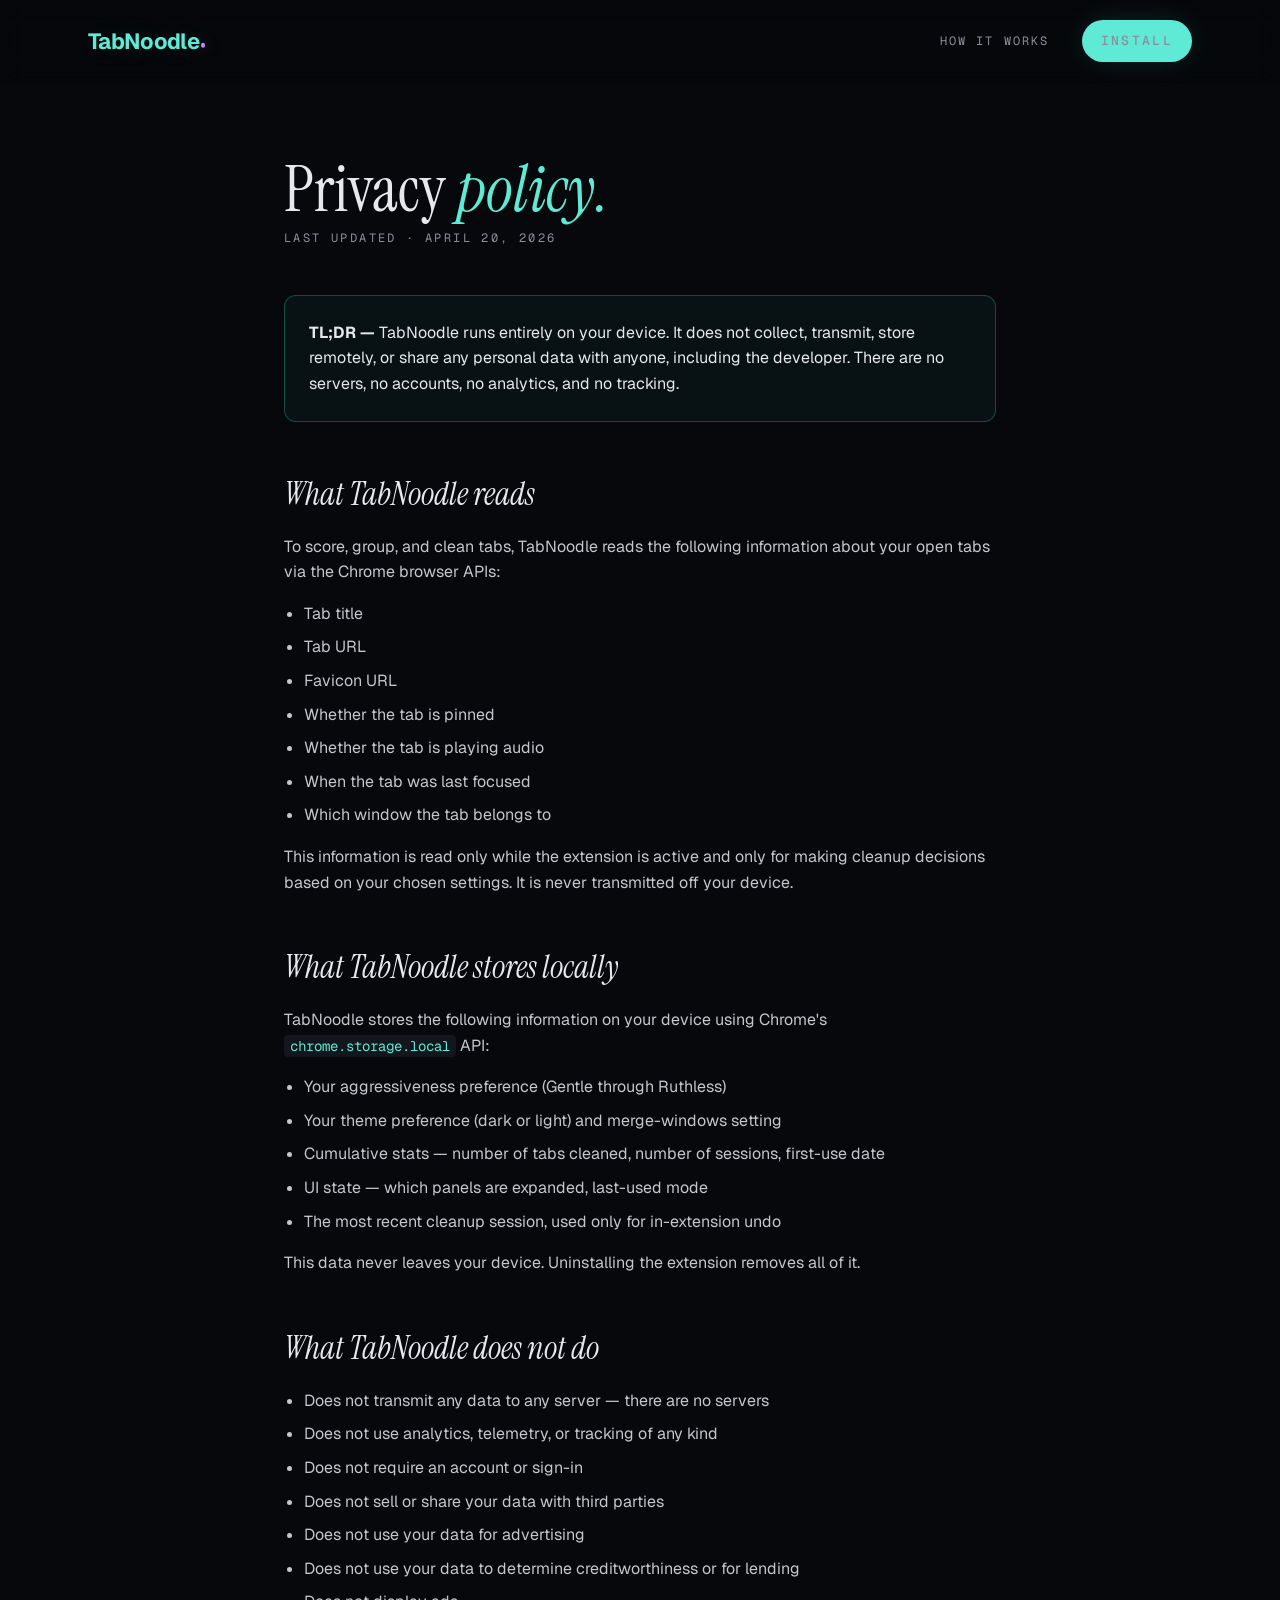
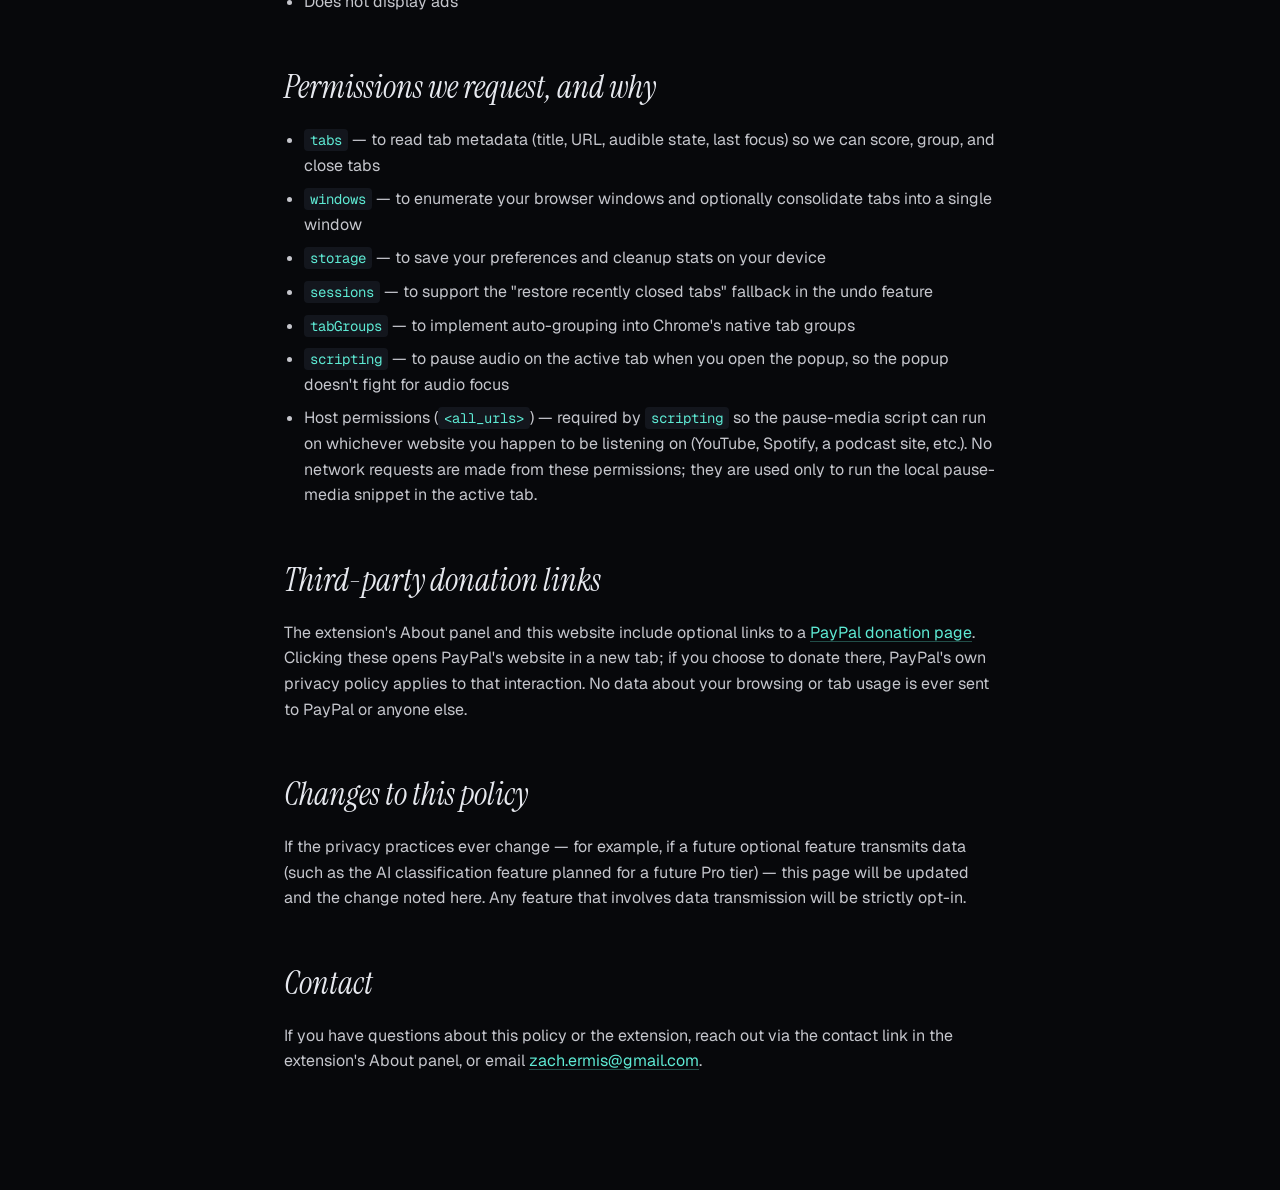
==== privacy.html @ d2bb60da "Add privacy.html and wire links from main page Full privacy policy at /privacy.html — required for C" ====
<!doctype html>
<html lang="en">
<head>
<meta charset="utf-8">
<meta name="viewport" content="width=device-width, initial-scale=1">
<title>TabNoodle — Privacy Policy</title>
<meta name="description" content="TabNoodle's privacy policy. TabNoodle runs entirely on your device — no servers, no accounts, no tracking.">
<link rel="icon" type="image/png" href="favicon.png">
<link rel="stylesheet" href="styles.css">
<style>
  .legal { max-width: 760px; margin: 0 auto; padding: 160px 24px 100px; }
  .legal h1 { font-family: var(--font-display); font-size: 64px; line-height: 0.95; margin: 0 0 8px; font-weight: 400; }
  .legal h1 em { font-style: italic; color: var(--teal-bright); }
  .legal .updated { font-family: var(--font-mono); font-size: 12px; letter-spacing: 0.2em; text-transform: uppercase; color: var(--fog); margin-bottom: 48px; }
  .legal h2 { font-family: var(--font-display); font-style: italic; font-size: 32px; margin: 48px 0 16px; font-weight: 400; color: var(--bone); }
  .legal p, .legal li { font-size: 16px; line-height: 1.6; color: var(--bone-dim); }
  .legal ul { padding-left: 20px; }
  .legal li { margin-bottom: 8px; }
  .legal code { font-family: var(--font-mono); font-size: 14px; background: var(--ink-3); padding: 2px 6px; border-radius: 4px; color: var(--teal-bright); }
  .legal a { color: var(--teal-bright); text-decoration: underline; text-decoration-color: rgba(94,234,212,0.3); text-underline-offset: 3px; }
  .legal a:hover { text-decoration-color: var(--teal-bright); }
  .legal .tldr { padding: 24px; border: 1px solid rgba(45,212,191,0.3); border-radius: 12px; background: rgba(45,212,191,0.05); margin: 32px 0; }
  .legal .tldr p { margin: 0; color: var(--bone); }
</style>
</head>
<body>

<nav class="nav" id="nav">
  <a href="/tabnoodle-site/" class="wordmark">TabNoodle<span class="dot"></span></a>
  <div class="nav-links">
    <a href="/tabnoodle-site/#how">How it works</a>
    <a href="/tabnoodle-site/#install" class="btn btn-primary">Install</a>
  </div>
</nav>

<div class="legal">
  <h1>Privacy <em>policy.</em></h1>
  <div class="updated">Last updated · April 20, 2026</div>

  <div class="tldr">
    <p><strong>TL;DR —</strong> TabNoodle runs entirely on your device. It does not collect, transmit, store remotely, or share any personal data with anyone, including the developer. There are no servers, no accounts, no analytics, and no tracking.</p>
  </div>

  <h2>What TabNoodle reads</h2>
  <p>To score, group, and clean tabs, TabNoodle reads the following information about your open tabs via the Chrome browser APIs:</p>
  <ul>
    <li>Tab title</li>
    <li>Tab URL</li>
    <li>Favicon URL</li>
    <li>Whether the tab is pinned</li>
    <li>Whether the tab is playing audio</li>
    <li>When the tab was last focused</li>
    <li>Which window the tab belongs to</li>
  </ul>
  <p>This information is read only while the extension is active and only for making cleanup decisions based on your chosen settings. It is never transmitted off your device.</p>

  <h2>What TabNoodle stores locally</h2>
  <p>TabNoodle stores the following information on your device using Chrome's <code>chrome.storage.local</code> API:</p>
  <ul>
    <li>Your aggressiveness preference (Gentle through Ruthless)</li>
    <li>Your theme preference (dark or light) and merge-windows setting</li>
    <li>Cumulative stats — number of tabs cleaned, number of sessions, first-use date</li>
    <li>UI state — which panels are expanded, last-used mode</li>
    <li>The most recent cleanup session, used only for in-extension undo</li>
  </ul>
  <p>This data never leaves your device. Uninstalling the extension removes all of it.</p>

  <h2>What TabNoodle does not do</h2>
  <ul>
    <li>Does not transmit any data to any server — there are no servers</li>
    <li>Does not use analytics, telemetry, or tracking of any kind</li>
    <li>Does not require an account or sign-in</li>
    <li>Does not sell or share your data with third parties</li>
    <li>Does not use your data for advertising</li>
    <li>Does not use your data to determine creditworthiness or for lending</li>
    <li>Does not display ads</li>
  </ul>

  <h2>Permissions we request, and why</h2>
  <ul>
    <li><code>tabs</code> — to read tab metadata (title, URL, audible state, last focus) so we can score, group, and close tabs</li>
    <li><code>windows</code> — to enumerate your browser windows and optionally consolidate tabs into a single window</li>
    <li><code>storage</code> — to save your preferences and cleanup stats on your device</li>
    <li><code>sessions</code> — to support the "restore recently closed tabs" fallback in the undo feature</li>
    <li><code>tabGroups</code> — to implement auto-grouping into Chrome's native tab groups</li>
    <li><code>scripting</code> — to pause audio on the active tab when you open the popup, so the popup doesn't fight for audio focus</li>
    <li>Host permissions (<code>&lt;all_urls&gt;</code>) — required by <code>scripting</code> so the pause-media script can run on whichever website you happen to be listening on (YouTube, Spotify, a podcast site, etc.). No network requests are made from these permissions; they are used only to run the local pause-media snippet in the active tab.</li>
  </ul>

  <h2>Third-party donation links</h2>
  <p>The extension's About panel and this website include optional links to a <a href="https://paypal.me/hdfp" target="_blank" rel="noopener">PayPal donation page</a>. Clicking these opens PayPal's website in a new tab; if you choose to donate there, PayPal's own privacy policy applies to that interaction. No data about your browsing or tab usage is ever sent to PayPal or anyone else.</p>

  <h2>Changes to this policy</h2>
  <p>If the privacy practices ever change — for example, if a future optional feature transmits data (such as the AI classification feature planned for a future Pro tier) — this page will be updated and the change noted here. Any feature that involves data transmission will be strictly opt-in.</p>

  <h2>Contact</h2>
  <p>If you have questions about this policy or the extension, reach out via the contact link in the extension's About panel, or email <a href="mailto:zach.ermis@gmail.com">zach.ermis@gmail.com</a>.</p>
</div>

</body>
</html>
---- styles.css ----
/* ================================================================
   TABULA NOODLE — WEBSITE STYLES
   ================================================================ */

@import url("https://fonts.googleapis.com/css2?family=Instrument+Serif:ital@0;1&family=Geist:wght@300;400;500;600;700;900&family=Geist+Mono:wght@400;500&display=swap");

/* ---------- tokens ---------- */
:root {
  --ink: #07080b;
  --ink-2: #0f1117;
  --ink-3: #13161d;
  --ink-4: #1a1d25;
  --line: #23262f;
  --line-soft: #1b1e26;
  --fog: #8a8f9c;
  --fog-2: #5a5f6c;
  --bone: #e6e8ee;
  --bone-dim: rgba(230, 232, 238, 0.85);

  --teal: #2dd4bf;
  --teal-bright: #5eead4;
  --teal-deep: #0d4f4a;
  --teal-glow: rgba(45, 212, 191, 0.22);

  --plum: #c084fc;
  --plum-deep: #6b21a8;

  --amber: #fbbf24;
  --ember: #ef4444;

  --font-display: "Instrument Serif", "Iowan Old Style", Georgia, serif;
  --font-sans: "Geist", ui-sans-serif, system-ui, -apple-system, sans-serif;
  --font-mono: "Geist Mono", ui-monospace, "JetBrains Mono", monospace;

  --radius: 16px;
  --radius-lg: 22px;

  --pad-x: 88px;
  --max-w: 1240px;
}

/* ---------- reset ---------- */
*, *::before, *::after { box-sizing: border-box; }
html, body { margin: 0; padding: 0; }
html { scroll-behavior: smooth; }
body {
  font-family: var(--font-sans);
  color: var(--bone);
  background: var(--ink);
  -webkit-font-smoothing: antialiased;
  text-rendering: optimizeLegibility;
  line-height: 1.5;
  overflow-x: hidden;
}
img { display: block; max-width: 100%; height: auto; }
a { color: inherit; text-decoration: none; }
button { font: inherit; cursor: pointer; }

/* ---------- reusable ---------- */
.wrap {
  max-width: var(--max-w);
  margin: 0 auto;
  padding: 0 var(--pad-x);
  position: relative;
}

.kicker {
  font-family: var(--font-mono);
  font-size: 12px;
  letter-spacing: 0.28em;
  text-transform: uppercase;
  color: var(--fog);
}
.kicker b {
  color: var(--teal-bright);
  font-weight: 400;
}

.wordmark {
  display: inline-flex;
  align-items: baseline;
  gap: 0.05em;
  line-height: 1;
  font-family: var(--font-sans);
  font-weight: 700;
  color: var(--teal-bright);
  letter-spacing: -0.03em;
  text-shadow: 0 0 24px rgba(94, 234, 212, 0.15);
}
.wordmark .dot {
  display: inline-block;
  width: 0.2em;
  height: 0.2em;
  border-radius: 999px;
  background: var(--plum);
  transform: translateY(-0.06em);
  margin-left: 0.02em;
  box-shadow: 0 0 0.6em rgba(192, 132, 252, 0.5);
}

.grid-bg {
  position: absolute; inset: 0;
  background-image:
    linear-gradient(rgba(255,255,255,0.03) 1px, transparent 1px),
    linear-gradient(90deg, rgba(255,255,255,0.03) 1px, transparent 1px);
  background-size: 48px 48px;
  mask-image: radial-gradient(ellipse 100% 70% at 50% 50%, black 45%, transparent 90%);
  -webkit-mask-image: radial-gradient(ellipse 100% 70% at 50% 50%, black 45%, transparent 90%);
  pointer-events: none;
}
.glow {
  position: absolute; pointer-events: none;
  border-radius: 999px;
  filter: blur(80px);
  opacity: 0.45;
}
.glow.teal { background: radial-gradient(circle, #2dd4bf 0%, transparent 70%); }
.glow.plum { background: radial-gradient(circle, #c084fc 0%, transparent 70%); }
.glow.amber { background: radial-gradient(circle, #fbbf24 0%, transparent 70%); }

.section-head {
  display: flex;
  align-items: center;
  gap: 14px;
  margin-bottom: 32px;
}
.section-head .kicker { white-space: nowrap; }
.section-head .rule {
  flex: 1;
  height: 1px;
  background-image: linear-gradient(to right, var(--line) 50%, transparent 50%);
  background-size: 8px 1px;
}
.section-head .step-n {
  font-family: var(--font-display);
  font-style: italic;
  font-size: 18px;
  color: var(--teal-bright);
}

.btn {
  display: inline-flex;
  align-items: center;
  gap: 10px;
  padding: 14px 24px;
  border-radius: 999px;
  font-family: var(--font-sans);
  font-weight: 500;
  font-size: 15px;
  letter-spacing: -0.01em;
  border: 1px solid transparent;
  transition: transform 0.15s ease, background 0.2s ease, border-color 0.2s ease;
}
.btn:hover { transform: translateY(-1px); }
.btn-primary {
  background: var(--teal-bright);
  color: var(--ink);
  box-shadow: 0 0 30px -5px var(--teal-glow);
}
.btn-primary:hover { background: var(--teal); }
.btn-ghost {
  background: transparent;
  color: var(--bone);
  border-color: var(--line);
}
.btn-ghost:hover { border-color: var(--teal); color: var(--teal-bright); }

/* ================================================================
   NAV
   ================================================================ */
.nav {
  position: fixed;
  top: 0; left: 0; right: 0;
  z-index: 100;
  padding: 20px var(--pad-x);
  display: flex;
  align-items: center;
  justify-content: space-between;
  background: rgba(7, 8, 11, 0.6);
  backdrop-filter: blur(14px);
  -webkit-backdrop-filter: blur(14px);
  border-bottom: 1px solid transparent;
  transition: border-color 0.3s, background 0.3s;
}
.nav.scrolled { border-bottom-color: var(--line); }
.nav .wordmark { font-size: 22px; }
.nav-links {
  display: flex;
  gap: 32px;
  align-items: center;
}
.nav-links a {
  font-family: var(--font-mono);
  font-size: 12px;
  letter-spacing: 0.18em;
  text-transform: uppercase;
  color: var(--fog);
  transition: color 0.2s;
}
.nav-links a:hover { color: var(--teal-bright); }
.nav-links .btn { padding: 10px 18px; font-size: 13px; }

/* ================================================================
   HERO
   ================================================================ */
.hero {
  position: relative;
  padding: 180px var(--pad-x) 120px;
  overflow: hidden;
  background:
    radial-gradient(50% 100% at 0% 0%, #0e2a25 0%, transparent 55%),
    radial-gradient(60% 100% at 100% 100%, #1a0f2b 0%, transparent 55%),
    var(--ink);
}
.hero .grid-bg { opacity: 0.9; }
.hero .glow.teal { width: 780px; height: 780px; left: -240px; top: -100px; }
.hero .glow.plum { width: 600px; height: 600px; right: -180px; bottom: -200px; }

.hero-inner {
  position: relative;
  max-width: var(--max-w);
  margin: 0 auto;
  display: grid;
  grid-template-columns: 1.15fr 1fr;
  gap: 56px;
  align-items: center;
}

.hero-kicker {
  display: inline-flex;
  align-items: center;
  gap: 12px;
  padding: 6px 14px 6px 8px;
  border-radius: 999px;
  border: 1px solid var(--line);
  background: rgba(45, 212, 191, 0.04);
  font-family: var(--font-mono);
  font-size: 11px;
  letter-spacing: 0.2em;
  text-transform: uppercase;
  color: var(--bone-dim);
  margin-bottom: 32px;
}
.hero-kicker .pulse {
  width: 8px; height: 8px; border-radius: 999px;
  background: var(--teal-bright);
  box-shadow: 0 0 0 0 var(--teal-bright);
  animation: pulse 2s ease-out infinite;
}
@keyframes pulse {
  0% { box-shadow: 0 0 0 0 rgba(94, 234, 212, 0.6); }
  100% { box-shadow: 0 0 0 16px rgba(94, 234, 212, 0); }
}

.hero h1 {
  font-family: var(--font-display);
  font-size: clamp(56px, 8vw, 124px);
  line-height: 0.9;
  letter-spacing: -0.025em;
  margin: 0 0 28px 0;
  font-weight: 400;
  color: var(--bone);
}
.hero h1 em {
  font-style: italic;
  color: var(--teal-bright);
}
.hero h1 .soft {
  font-style: italic;
  color: var(--fog);
}

.hero p.lead {
  font-size: 20px;
  max-width: 520px;
  color: var(--bone-dim);
  line-height: 1.5;
  margin: 0 0 40px 0;
}

.hero-ctas {
  display: flex;
  gap: 14px;
  margin-bottom: 40px;
  flex-wrap: wrap;
}

.hero-meta {
  display: flex;
  gap: 28px;
  flex-wrap: wrap;
}
.hero-meta .item {
  display: flex;
  flex-direction: column;
  gap: 4px;
}
.hero-meta .item .label {
  font-family: var(--font-mono);
  font-size: 10px;
  letter-spacing: 0.2em;
  text-transform: uppercase;
  color: var(--fog);
}
.hero-meta .item .val {
  font-family: var(--font-display);
  font-style: italic;
  font-size: 22px;
  color: var(--teal-bright);
}

/* Hero stack of floating cards */
.hero-stage { position: relative; height: 560px; }
.hero-tab {
  position: absolute;
  width: 400px;
  padding: 16px 20px;
  border-radius: 14px;
  background: linear-gradient(180deg, #1c2028 0%, #13161d 100%);
  border: 1px solid var(--line);
  box-shadow:
    0 30px 60px -20px rgba(0,0,0,0.7),
    0 0 0 1px rgba(255,255,255,0.02) inset;
  display: flex; align-items: center; gap: 14px;
  font-family: var(--font-sans);
}
.hero-tab .ico {
  width: 32px; height: 32px; border-radius: 8px;
  display: grid; place-items: center;
  font-family: var(--font-mono); font-size: 13px; font-weight: 600;
  flex-shrink: 0;
}
.hero-tab .body { flex: 1; min-width: 0; }
.hero-tab .title { font-size: 14px; font-weight: 500; color: var(--bone); white-space: nowrap; overflow: hidden; text-overflow: ellipsis; }
.hero-tab .url { font-family: var(--font-mono); font-size: 10px; color: var(--fog); margin-top: 2px; white-space: nowrap; overflow: hidden; text-overflow: ellipsis; }
.hero-tab .badge {
  font-family: var(--font-mono);
  font-size: 9px; font-weight: 500;
  letter-spacing: 0.16em; text-transform: uppercase;
  padding: 5px 9px; border-radius: 5px;
  flex-shrink: 0;
}

.hero-tab.keep {
  right: 0; top: 30px;
  transform: rotate(-3deg);
  border-color: rgba(45,212,191,0.35);
  box-shadow:
    0 30px 60px -20px rgba(0,0,0,0.7),
    0 0 0 1px rgba(45,212,191,0.18) inset,
    0 0 60px -10px rgba(45,212,191,0.25);
  animation: floatA 6s ease-in-out infinite;
}
.hero-tab.keep .ico { background: rgba(45,212,191,0.12); color: var(--teal-bright); border: 1px solid rgba(45,212,191,0.3); }
.hero-tab.keep .badge { background: rgba(45,212,191,0.14); color: var(--teal-bright); }

.hero-tab.review {
  right: 40px; top: 220px;
  transform: rotate(2deg);
  animation: floatB 7s ease-in-out infinite;
}
.hero-tab.review .ico { background: #23262f; color: var(--fog); }
.hero-tab.review .badge { background: rgba(138,143,156,0.15); color: var(--fog); }

.hero-tab.close {
  right: 20px; top: 400px;
  transform: rotate(-1.5deg);
  animation: floatA 5.5s ease-in-out infinite 0.5s;
}
.hero-tab.close .ico { background: rgba(239,68,68,0.1); color: var(--ember); border: 1px solid rgba(239,68,68,0.25); }
.hero-tab.close .badge { background: rgba(239,68,68,0.12); color: var(--ember); }

@keyframes floatA {
  0%, 100% { transform: rotate(-3deg) translateY(0); }
  50% { transform: rotate(-3deg) translateY(-8px); }
}
@keyframes floatB {
  0%, 100% { transform: rotate(2deg) translateY(0); }
  50% { transform: rotate(2deg) translateY(-6px); }
}

/* ================================================================
   DEMO VIDEO
   ================================================================ */
.demo {
  position: relative;
  padding: 100px var(--pad-x);
  background: var(--ink);
  border-top: 1px solid var(--line-soft);
  overflow: hidden;
}
.demo-inner {
  max-width: 960px;
  margin: 0 auto;
  text-align: center;
}
.demo-h2 {
  font-family: var(--font-display);
  font-size: clamp(40px, 5vw, 72px);
  line-height: 1.05;
  letter-spacing: -0.02em;
  margin: 24px 0 40px;
  font-weight: 400;
  color: var(--bone);
}
.demo-h2 em {
  font-style: italic;
  color: var(--teal-bright);
}
.demo-frame {
  position: relative;
  width: 100%;
  aspect-ratio: 16 / 9;
  border-radius: 18px;
  overflow: hidden;
  background: #000;
  box-shadow:
    0 0 0 1px var(--line-soft),
    0 30px 80px -20px rgba(0,0,0,0.7),
    0 0 120px -20px var(--teal-glow);
}
.demo-frame iframe {
  position: absolute;
  inset: 0;
  width: 100%;
  height: 100%;
  border: 0;
  display: block;
}

/* ================================================================
   PROBLEM — the noise
   ================================================================ */
.problem {
  position: relative;
  padding: 120px var(--pad-x);
  background: var(--ink);
  border-top: 1px solid var(--line-soft);
  overflow: hidden;
}
.problem-inner {
  max-width: var(--max-w);
  margin: 0 auto;
  text-align: center;
}
.problem h2 {
  font-family: var(--font-display);
  font-size: clamp(48px, 6vw, 88px);
  line-height: 1;
  letter-spacing: -0.025em;
  margin: 0 0 60px 0;
  font-weight: 400;
}
.problem h2 em { font-style: italic; color: var(--ember); }
.problem h2 .strike {
  position: relative; color: var(--fog); font-style: italic;
}
.problem h2 .strike::after {
  content: ""; position: absolute;
  left: -2%; right: -2%; top: 52%; height: 3px;
  background: var(--ember); transform: rotate(-4deg);
}

.tabbar-demo {
  display: flex; gap: 2px;
  padding: 4px;
  background: var(--ink-4);
  border: 1px solid var(--line);
  border-radius: 10px;
  margin-bottom: 40px;
  overflow: hidden;
  max-width: 100%;
  position: relative;
}
.tabbar-demo::after {
  content: "";
  position: absolute;
  right: 0; top: 0; bottom: 0;
  width: 120px;
  background: linear-gradient(to right, transparent, var(--ink));
  pointer-events: none;
}
.demo-tab {
  display: flex; align-items: center; gap: 6px;
  padding: 8px 10px;
  font-size: 11px;
  border-radius: 6px;
  white-space: nowrap;
  color: var(--fog);
  flex-shrink: 0;
}
.demo-tab::before {
  content: ""; width: 8px; height: 8px; border-radius: 2px;
  background: var(--fog-2);
  flex-shrink: 0;
}
.demo-tab .x { opacity: 0.35; margin-left: 6px; }

.problem-stats {
  display: grid;
  grid-template-columns: repeat(3, 1fr);
  gap: 40px;
  max-width: 800px;
  margin: 60px auto 0;
  text-align: left;
}
.problem-stat {
  padding: 24px 0;
  border-top: 1px solid var(--line);
}
.problem-stat .big {
  font-family: var(--font-display);
  font-style: italic;
  font-size: 64px;
  line-height: 1;
  color: var(--bone);
  margin-bottom: 10px;
}
.problem-stat .big em { color: var(--ember); }
.problem-stat p {
  font-size: 15px;
  color: var(--fog);
  margin: 0;
  line-height: 1.5;
}

/* ================================================================
   FEATURE SECTIONS (generic layout for one-click, swipe, groups)
   ================================================================ */
.feat {
  position: relative;
  padding: 140px var(--pad-x);
  overflow: hidden;
  border-top: 1px solid var(--line-soft);
}
.feat-inner {
  max-width: var(--max-w);
  margin: 0 auto;
  position: relative;
  display: grid;
  grid-template-columns: 1fr 1fr;
  gap: 80px;
  align-items: center;
}
.feat.reverse .feat-inner { grid-template-columns: 1fr 1fr; }
.feat.reverse .feat-copy { order: 2; }
.feat.reverse .feat-visual { order: 1; }

.feat-copy { position: relative; z-index: 2; }
.feat-copy h2 {
  font-family: var(--font-display);
  font-size: clamp(44px, 5.5vw, 72px);
  line-height: 0.95;
  letter-spacing: -0.02em;
  margin: 0 0 24px 0;
  font-weight: 400;
  color: var(--bone);
}
.feat-copy h2 em { font-style: italic; color: var(--teal-bright); }
.feat-copy h2 .plum { font-style: italic; color: var(--plum); }
.feat-copy p.lead {
  font-size: 19px;
  color: var(--bone-dim);
  line-height: 1.55;
  max-width: 500px;
  margin: 0 0 36px 0;
}

.feat-list {
  list-style: none;
  padding: 0;
  margin: 0;
  display: flex; flex-direction: column; gap: 14px;
}
.feat-list li {
  display: flex; gap: 14px;
  padding-left: 0;
  font-size: 15px;
  color: var(--bone-dim);
  line-height: 1.45;
}
.feat-list li::before {
  content: "";
  flex-shrink: 0;
  width: 6px; height: 6px;
  margin-top: 8px;
  border-radius: 999px;
  background: var(--teal-bright);
  box-shadow: 0 0 8px var(--teal-glow);
}
.feat-list li.plum::before {
  background: var(--plum);
  box-shadow: 0 0 8px rgba(192,132,252,0.4);
}

/* Visual frames wrapping the UI screenshots */
.feat-visual {
  position: relative;
  display: flex;
  justify-content: center;
  align-items: center;
}
.device {
  position: relative;
  border-radius: var(--radius-lg);
  background: linear-gradient(180deg, #1c2028 0%, #0f1117 100%);
  padding: 12px;
  border: 1px solid var(--line);
  box-shadow:
    0 50px 100px -20px rgba(0,0,0,0.75),
    0 0 0 1px rgba(255,255,255,0.02) inset;
}
.device.teal-glow { box-shadow: 0 50px 100px -20px rgba(0,0,0,0.75), 0 0 0 1px rgba(45,212,191,0.15) inset, 0 0 120px -20px rgba(45,212,191,0.25); }
.device.plum-glow { box-shadow: 0 50px 100px -20px rgba(0,0,0,0.75), 0 0 0 1px rgba(192,132,252,0.15) inset, 0 0 120px -20px rgba(192,132,252,0.25); }
.device img { border-radius: 12px; width: 100%; }
.device.popup { max-width: 380px; }
.device.swipe { max-width: 420px; }
.device.review { max-width: 380px; }

/* floating callouts */
.callout {
  position: absolute;
  font-family: var(--font-mono);
  font-size: 11px; letter-spacing: 0.16em;
  text-transform: uppercase;
  padding: 8px 12px;
  border-radius: 999px;
  background: rgba(10, 11, 15, 0.85);
  backdrop-filter: blur(6px);
  -webkit-backdrop-filter: blur(6px);
  border: 1px solid var(--line);
  color: var(--bone);
  display: flex; align-items: center; gap: 8px;
  white-space: nowrap;
}
.callout::before {
  content: ""; width: 6px; height: 6px; border-radius: 999px;
}
.callout.teal { color: var(--teal-bright); border-color: rgba(45,212,191,0.4); }
.callout.teal::before { background: var(--teal-bright); box-shadow: 0 0 8px var(--teal-bright); }
.callout.plum { color: var(--plum); border-color: rgba(192,132,252,0.35); }
.callout.plum::before { background: var(--plum); box-shadow: 0 0 8px var(--plum); }
.callout.ember { color: var(--ember); border-color: rgba(239,68,68,0.35); }
.callout.ember::before { background: var(--ember); box-shadow: 0 0 8px var(--ember); }

.glow-seeker { position: absolute; inset: -40px; z-index: -1; }
.glow-seeker .glow { width: 420px; height: 420px; left: 50%; top: 50%; transform: translate(-50%, -50%); opacity: 0.35; }

/* ================================================================
   CONTROL — aggressiveness slider
   ================================================================ */
.control {
  position: relative;
  padding: 140px var(--pad-x);
  border-top: 1px solid var(--line-soft);
  overflow: hidden;
  background:
    radial-gradient(50% 80% at 50% 0%, rgba(45,212,191,0.05) 0%, transparent 50%),
    radial-gradient(50% 80% at 50% 100%, rgba(239,68,68,0.05) 0%, transparent 50%),
    var(--ink);
}
.control-inner {
  max-width: var(--max-w);
  margin: 0 auto;
  text-align: center;
  position: relative;
}
.control h2 {
  font-family: var(--font-display);
  font-size: clamp(48px, 6.5vw, 96px);
  line-height: 0.95;
  letter-spacing: -0.025em;
  margin: 0 0 20px 0;
  font-weight: 400;
}
.control h2 em.gentle { font-style: italic; color: var(--teal-bright); }
.control h2 em.ruthless { font-style: italic; color: var(--ember); }
.control h2 .or { color: var(--fog); font-style: italic; }
.control p.lead {
  font-size: 19px;
  color: var(--bone-dim);
  max-width: 640px;
  margin: 0 auto 80px;
  line-height: 1.5;
}

.slider-wrap {
  max-width: 900px;
  margin: 0 auto 70px;
}
.slider-labels {
  display: flex;
  justify-content: space-between;
  font-family: var(--font-mono);
  font-size: 13px;
  letter-spacing: 0.28em;
  text-transform: uppercase;
  margin-bottom: 18px;
}
.slider-labels .l { color: var(--teal-bright); }
.slider-labels .m { color: var(--amber); }
.slider-labels .r { color: var(--ember); }

.slider-track {
  position: relative;
  height: 4px;
  background: linear-gradient(to right, var(--teal-bright) 0%, var(--teal-bright) 30%, var(--amber) 50%, var(--ember) 70%, var(--ember) 100%);
  border-radius: 999px;
  margin-bottom: 8px;
}
.slider-track .handle {
  position: absolute;
  top: 50%; left: 50%; transform: translate(-50%, -50%);
  width: 20px; height: 20px; border-radius: 999px;
  background: var(--amber);
  border: 3px solid var(--ink);
  box-shadow: 0 0 0 1px var(--amber), 0 0 20px rgba(251,191,36,0.5);
}

.modes {
  display: grid;
  grid-template-columns: 1fr 1fr 1fr;
  gap: 20px;
  text-align: left;
}
.mode {
  padding: 28px;
  border-radius: var(--radius);
  background: linear-gradient(180deg, var(--ink-3) 0%, var(--ink-2) 100%);
  border: 1px solid var(--line);
  position: relative;
}
.mode .m-label {
  font-family: var(--font-mono);
  font-size: 11px; letter-spacing: 0.2em; text-transform: uppercase;
  margin-bottom: 10px;
}
.mode .m-title {
  font-family: var(--font-display); font-style: italic;
  font-size: 32px; line-height: 1;
  margin-bottom: 14px;
}
.mode .m-body {
  font-size: 14px; line-height: 1.5;
  color: var(--bone-dim);
  margin-bottom: 18px;
}
.mode .m-stat {
  font-family: var(--font-mono); font-size: 12px;
  color: var(--fog);
  display: flex; align-items: baseline; gap: 8px;
  padding-top: 14px;
  border-top: 1px dashed var(--line);
}
.mode .m-stat b {
  font-family: var(--font-display); font-style: italic;
  font-size: 28px; font-weight: 400;
}

.mode.gentle .m-label, .mode.gentle .m-title, .mode.gentle .m-stat b { color: var(--teal-bright); }
.mode.gentle { border-color: rgba(45,212,191,0.2); }

.mode.balanced .m-label, .mode.balanced .m-title, .mode.balanced .m-stat b { color: var(--amber); }
.mode.balanced {
  border-color: rgba(251,191,36,0.3);
  box-shadow: 0 30px 60px -20px rgba(251,191,36,0.15);
  transform: translateY(-6px);
}
.mode.balanced::before {
  content: "Default";
  position: absolute;
  top: -1px; right: 18px;
  padding: 4px 10px;
  background: var(--amber); color: var(--ink);
  font-family: var(--font-mono);
  font-size: 9px; letter-spacing: 0.22em;
  text-transform: uppercase; font-weight: 500;
  border-radius: 0 0 6px 6px;
}

.mode.ruthless .m-label, .mode.ruthless .m-title, .mode.ruthless .m-stat b { color: var(--ember); }
.mode.ruthless { border-color: rgba(239,68,68,0.2); }

/* ================================================================
   PRIVACY — manifesto
   ================================================================ */
.privacy {
  position: relative;
  padding: 160px var(--pad-x) 140px;
  border-top: 1px solid var(--line-soft);
  overflow: hidden;
  background:
    radial-gradient(60% 100% at 50% 50%, rgba(13,79,74,0.35) 0%, transparent 55%),
    #06070a;
}
.privacy .grid-bg { opacity: 0.7; }
.privacy .glow.teal { width: 800px; height: 800px; left: 50%; top: 50%; transform: translate(-50%, -50%); opacity: 0.25; }

.privacy-inner {
  max-width: var(--max-w);
  margin: 0 auto;
  position: relative;
  text-align: center;
}
.privacy .kicker-line {
  display: inline-flex;
  align-items: center; gap: 14px;
  font-family: var(--font-mono);
  font-size: 12px; letter-spacing: 0.36em;
  text-transform: uppercase;
  color: var(--teal-bright);
  margin-bottom: 36px;
}
.privacy .kicker-line::before, .privacy .kicker-line::after {
  content: ""; width: 40px; height: 1px;
  background: linear-gradient(to right, transparent, var(--teal-bright), transparent);
}

.privacy h2 {
  font-family: var(--font-display);
  font-size: clamp(56px, 9vw, 140px);
  line-height: 0.9;
  letter-spacing: -0.025em;
  margin: 0 0 40px 0;
  font-weight: 400;
}
.privacy h2 .nothing {
  font-style: italic; color: var(--teal-bright);
}
.privacy h2 .browser {
  font-style: italic;
  background: linear-gradient(180deg, var(--bone) 0%, var(--fog) 100%);
  -webkit-background-clip: text; background-clip: text;
  -webkit-text-fill-color: transparent;
}

.privacy p.lead {
  font-size: 20px;
  color: var(--bone-dim);
  max-width: 580px;
  margin: 0 auto 80px;
  line-height: 1.5;
}

.privacy-facts {
  display: grid;
  grid-template-columns: repeat(4, 1fr);
  gap: 0;
  text-align: left;
  border-top: 1px solid var(--line);
  padding-top: 36px;
}
.pfact {
  padding: 0 24px;
  border-right: 1px dashed var(--line);
}
.pfact:last-child { border-right: none; }
.pfact:first-child { padding-left: 0; }
.pfact .check {
  display: inline-flex; align-items: center; gap: 8px;
  font-family: var(--font-mono);
  font-size: 11px; letter-spacing: 0.22em;
  text-transform: uppercase;
  color: var(--teal-bright);
  margin-bottom: 12px;
}
.pfact .check::before {
  content: "✓";
  width: 20px; height: 20px;
  display: inline-grid; place-items: center;
  border-radius: 999px;
  background: rgba(45,212,191,0.15);
  border: 1px solid rgba(45,212,191,0.4);
  color: var(--teal-bright);
  font-size: 11px; font-weight: 700;
}
.pfact h4 {
  font-family: var(--font-sans);
  font-size: 17px; font-weight: 500;
  color: var(--bone); line-height: 1.3;
  margin: 0 0 6px 0;
}
.pfact p {
  font-size: 14px; color: var(--fog);
  line-height: 1.5; margin: 0;
}

/* ================================================================
   ROADMAP — Pro tease
   ================================================================ */
.roadmap {
  position: relative;
  padding: 140px var(--pad-x);
  border-top: 1px solid var(--line-soft);
  overflow: hidden;
}
.roadmap-inner {
  max-width: var(--max-w);
  margin: 0 auto;
  position: relative;
}
.roadmap-head {
  display: grid;
  grid-template-columns: 1fr 1fr;
  gap: 60px;
  align-items: end;
  margin-bottom: 72px;
}
.roadmap h2 {
  font-family: var(--font-display);
  font-size: clamp(44px, 6vw, 84px);
  line-height: 0.95;
  letter-spacing: -0.02em;
  margin: 0;
  font-weight: 400;
}
.roadmap h2 em { font-style: italic; color: var(--plum); }
.roadmap .sub {
  font-size: 18px;
  color: var(--bone-dim);
  line-height: 1.55;
  max-width: 460px;
  margin: 0;
}

.roadmap-grid {
  display: grid;
  grid-template-columns: repeat(3, 1fr);
  gap: 20px;
}
.rm-card {
  padding: 28px 28px 32px;
  border-radius: var(--radius);
  background: linear-gradient(180deg, var(--ink-3) 0%, var(--ink-2) 100%);
  border: 1px solid var(--line);
  position: relative;
  overflow: hidden;
  transition: border-color 0.25s, transform 0.25s;
}
.rm-card:hover {
  border-color: rgba(192,132,252,0.35);
  transform: translateY(-3px);
}
.rm-card .rm-num {
  font-family: var(--font-mono);
  font-size: 11px; letter-spacing: 0.2em;
  text-transform: uppercase;
  color: var(--fog);
  margin-bottom: 16px;
}
.rm-card h3 {
  font-family: var(--font-display); font-style: italic;
  font-size: 30px; line-height: 1;
  color: var(--bone);
  margin: 0 0 14px 0;
  font-weight: 400;
}
.rm-card p {
  font-size: 14px;
  color: var(--bone-dim);
  line-height: 1.55;
  margin: 0;
}
.rm-card .rm-tag {
  position: absolute;
  top: 24px; right: 24px;
  font-family: var(--font-mono);
  font-size: 9px; letter-spacing: 0.22em; text-transform: uppercase;
  padding: 4px 10px;
  border-radius: 999px;
  background: rgba(192,132,252,0.1);
  color: var(--plum);
  border: 1px solid rgba(192,132,252,0.25);
}

/* ================================================================
   CTA / INSTALL
   ================================================================ */
.cta {
  position: relative;
  padding: 140px var(--pad-x);
  border-top: 1px solid var(--line-soft);
  overflow: hidden;
  text-align: center;
  background:
    radial-gradient(60% 100% at 50% 50%, #0e2a25 0%, transparent 55%),
    var(--ink);
}
.cta .glow.teal { width: 700px; height: 700px; left: 50%; top: 50%; transform: translate(-50%, -50%); opacity: 0.3; }
.cta-inner { position: relative; max-width: 760px; margin: 0 auto; }
.cta h2 {
  font-family: var(--font-display);
  font-size: clamp(48px, 7vw, 96px);
  line-height: 0.95;
  letter-spacing: -0.025em;
  margin: 0 0 24px 0;
  font-weight: 400;
}
.cta h2 em { font-style: italic; color: var(--teal-bright); }
.cta p.lead {
  font-size: 19px;
  color: var(--bone-dim);
  margin: 0 0 40px 0;
}
.cta-ctas {
  display: inline-flex; gap: 14px; justify-content: center;
  flex-wrap: wrap;
}
.cta-note {
  margin-top: 28px;
  font-family: var(--font-mono);
  font-size: 11px;
  letter-spacing: 0.18em;
  text-transform: uppercase;
  color: var(--fog);
}

/* ================================================================
   FOOTER
   ================================================================ */
footer {
  padding: 60px var(--pad-x) 40px;
  border-top: 1px solid var(--line);
  background: var(--ink);
}
.footer-inner {
  max-width: var(--max-w);
  margin: 0 auto;
  display: grid;
  grid-template-columns: 2fr 1fr 1fr 1fr;
  gap: 48px;
  margin-bottom: 48px;
}
.footer-brand .wordmark { font-size: 24px; margin-bottom: 14px; display: inline-flex; }
.footer-brand p {
  font-size: 14px;
  color: var(--fog);
  max-width: 320px;
  line-height: 1.55;
  margin: 0;
}
.footer-col h5 {
  font-family: var(--font-mono);
  font-size: 11px;
  letter-spacing: 0.22em;
  text-transform: uppercase;
  color: var(--fog);
  margin: 0 0 16px 0;
  font-weight: 400;
}
.footer-col ul {
  list-style: none;
  padding: 0;
  margin: 0;
  display: flex; flex-direction: column; gap: 10px;
}
.footer-col a {
  font-size: 14px;
  color: var(--bone-dim);
  transition: color 0.2s;
}
.footer-col a:hover { color: var(--teal-bright); }

.footer-bottom {
  max-width: var(--max-w);
  margin: 0 auto;
  padding-top: 28px;
  border-top: 1px solid var(--line-soft);
  display: flex;
  justify-content: space-between;
  align-items: center;
  flex-wrap: wrap;
  gap: 16px;
}
.footer-bottom .made {
  font-family: var(--font-mono);
  font-size: 11px;
  letter-spacing: 0.18em;
  text-transform: uppercase;
  color: var(--fog);
}
.footer-bottom .made em {
  font-family: var(--font-display);
  font-style: italic;
  color: var(--teal-bright);
  letter-spacing: 0;
  text-transform: none;
  font-size: 13px;
}

/* ================================================================
   RESPONSIVE
   ================================================================ */
@media (max-width: 1100px) {
  :root { --pad-x: 48px; }
  .hero-inner,
  .feat-inner,
  .roadmap-head { grid-template-columns: 1fr; gap: 48px; }
  .feat.reverse .feat-copy { order: 1; }
  .feat.reverse .feat-visual { order: 2; }
  .hero-stage { height: 480px; }
  .hero-tab { max-width: 100%; }
  .modes, .roadmap-grid, .privacy-facts {
    grid-template-columns: 1fr 1fr;
  }
  .privacy-facts .pfact { border-right: none; border-bottom: 1px dashed var(--line); padding: 20px 0; }
  .privacy-facts .pfact:nth-child(odd) { padding-left: 0; padding-right: 24px; border-right: 1px dashed var(--line); }
  .footer-inner { grid-template-columns: 1fr 1fr; }
}
@media (max-width: 680px) {
  :root { --pad-x: 24px; }
  .hero { padding: 140px var(--pad-x) 80px; }
  .hero-stage { height: auto; position: relative; }
  .hero-tab { position: relative; width: 100%; right: auto !important; top: auto !important; margin-bottom: 14px; transform: none !important; animation: none !important; }
  .problem-stats { grid-template-columns: 1fr; gap: 0; }
  .modes, .roadmap-grid { grid-template-columns: 1fr; }
  .privacy-facts { grid-template-columns: 1fr; }
  .privacy-facts .pfact { border-right: none !important; padding: 20px 0 !important; }
  .footer-inner { grid-template-columns: 1fr; }
  .nav-links { gap: 16px; }
  .nav-links a:not(.btn) { display: none; }
}
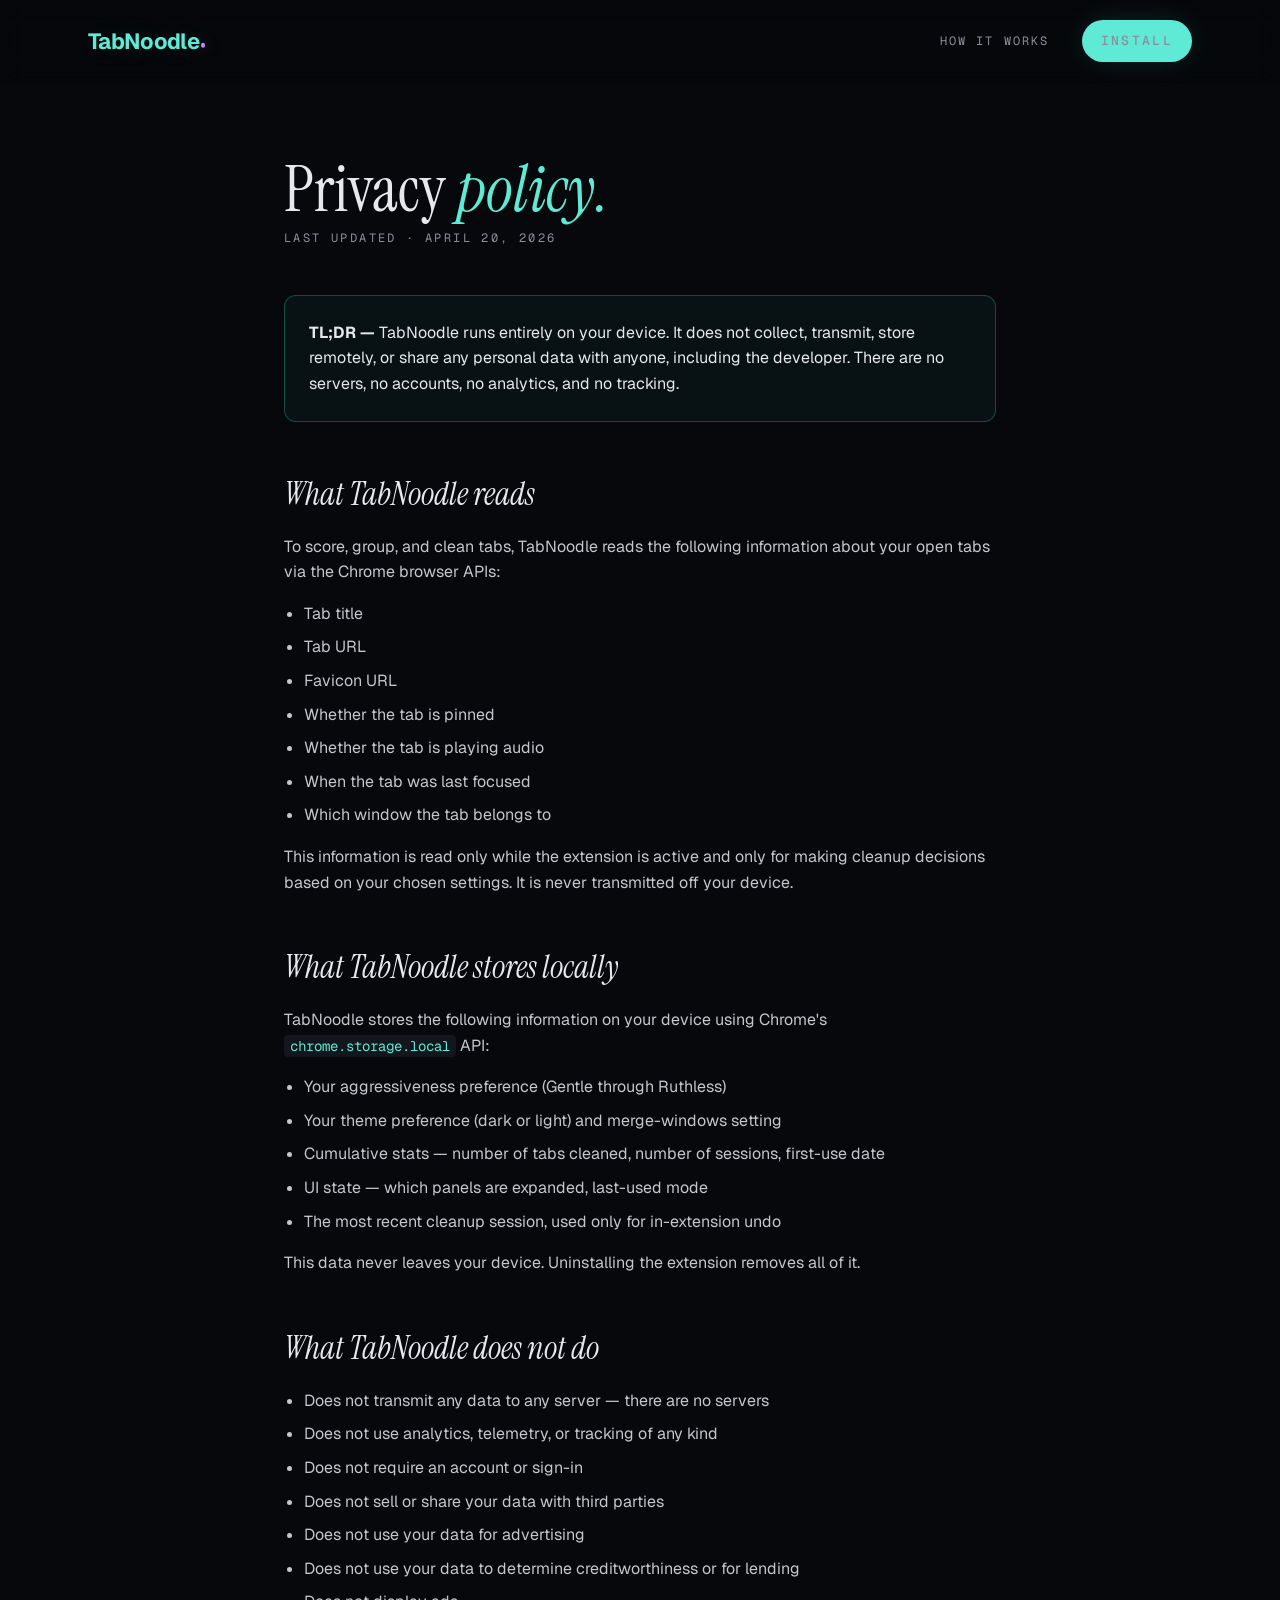
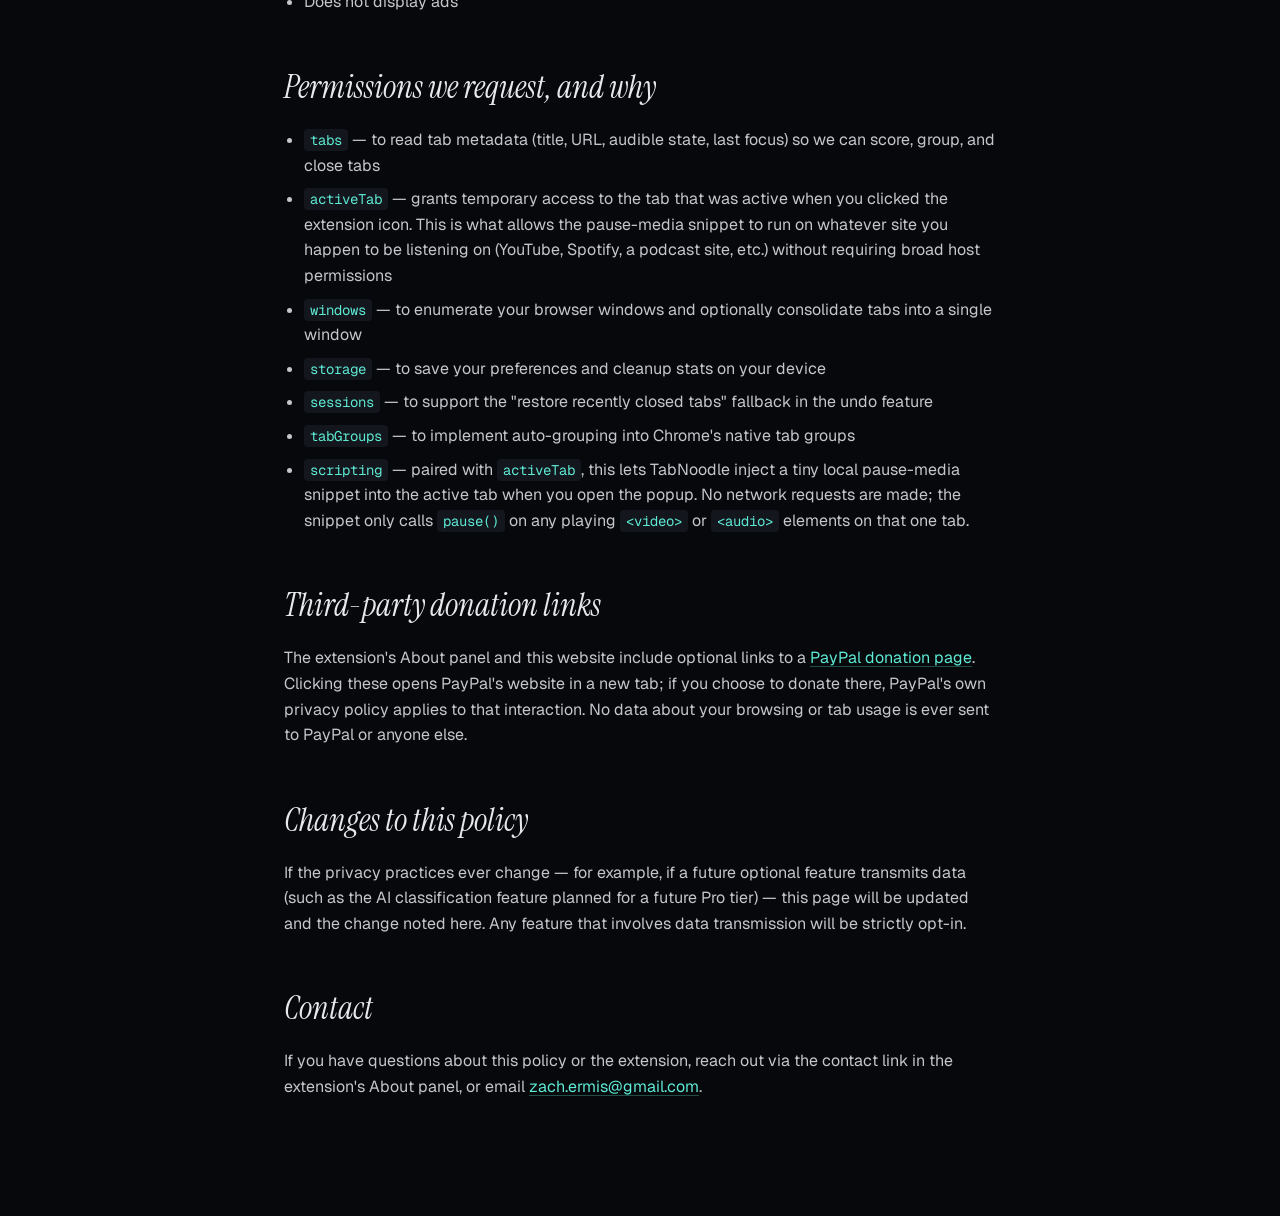
==== commit f7a3d31f: "privacy: reflect activeTab refactor (drop <all_urls>) Extension 0.2.1 removes the broad host permiss" ====
--- a/privacy.html
+++ b/privacy.html
@@ -79,12 +79,12 @@
   <h2>Permissions we request, and why</h2>
   <ul>
     <li><code>tabs</code> — to read tab metadata (title, URL, audible state, last focus) so we can score, group, and close tabs</li>
+    <li><code>activeTab</code> — grants temporary access to the tab that was active when you clicked the extension icon. This is what allows the pause-media snippet to run on whatever site you happen to be listening on (YouTube, Spotify, a podcast site, etc.) without requiring broad host permissions</li>
     <li><code>windows</code> — to enumerate your browser windows and optionally consolidate tabs into a single window</li>
     <li><code>storage</code> — to save your preferences and cleanup stats on your device</li>
     <li><code>sessions</code> — to support the "restore recently closed tabs" fallback in the undo feature</li>
     <li><code>tabGroups</code> — to implement auto-grouping into Chrome's native tab groups</li>
-    <li><code>scripting</code> — to pause audio on the active tab when you open the popup, so the popup doesn't fight for audio focus</li>
-    <li>Host permissions (<code>&lt;all_urls&gt;</code>) — required by <code>scripting</code> so the pause-media script can run on whichever website you happen to be listening on (YouTube, Spotify, a podcast site, etc.). No network requests are made from these permissions; they are used only to run the local pause-media snippet in the active tab.</li>
+    <li><code>scripting</code> — paired with <code>activeTab</code>, this lets TabNoodle inject a tiny local pause-media snippet into the active tab when you open the popup. No network requests are made; the snippet only calls <code>pause()</code> on any playing <code>&lt;video&gt;</code> or <code>&lt;audio&gt;</code> elements on that one tab.</li>
   </ul>
 
   <h2>Third-party donation links</h2>
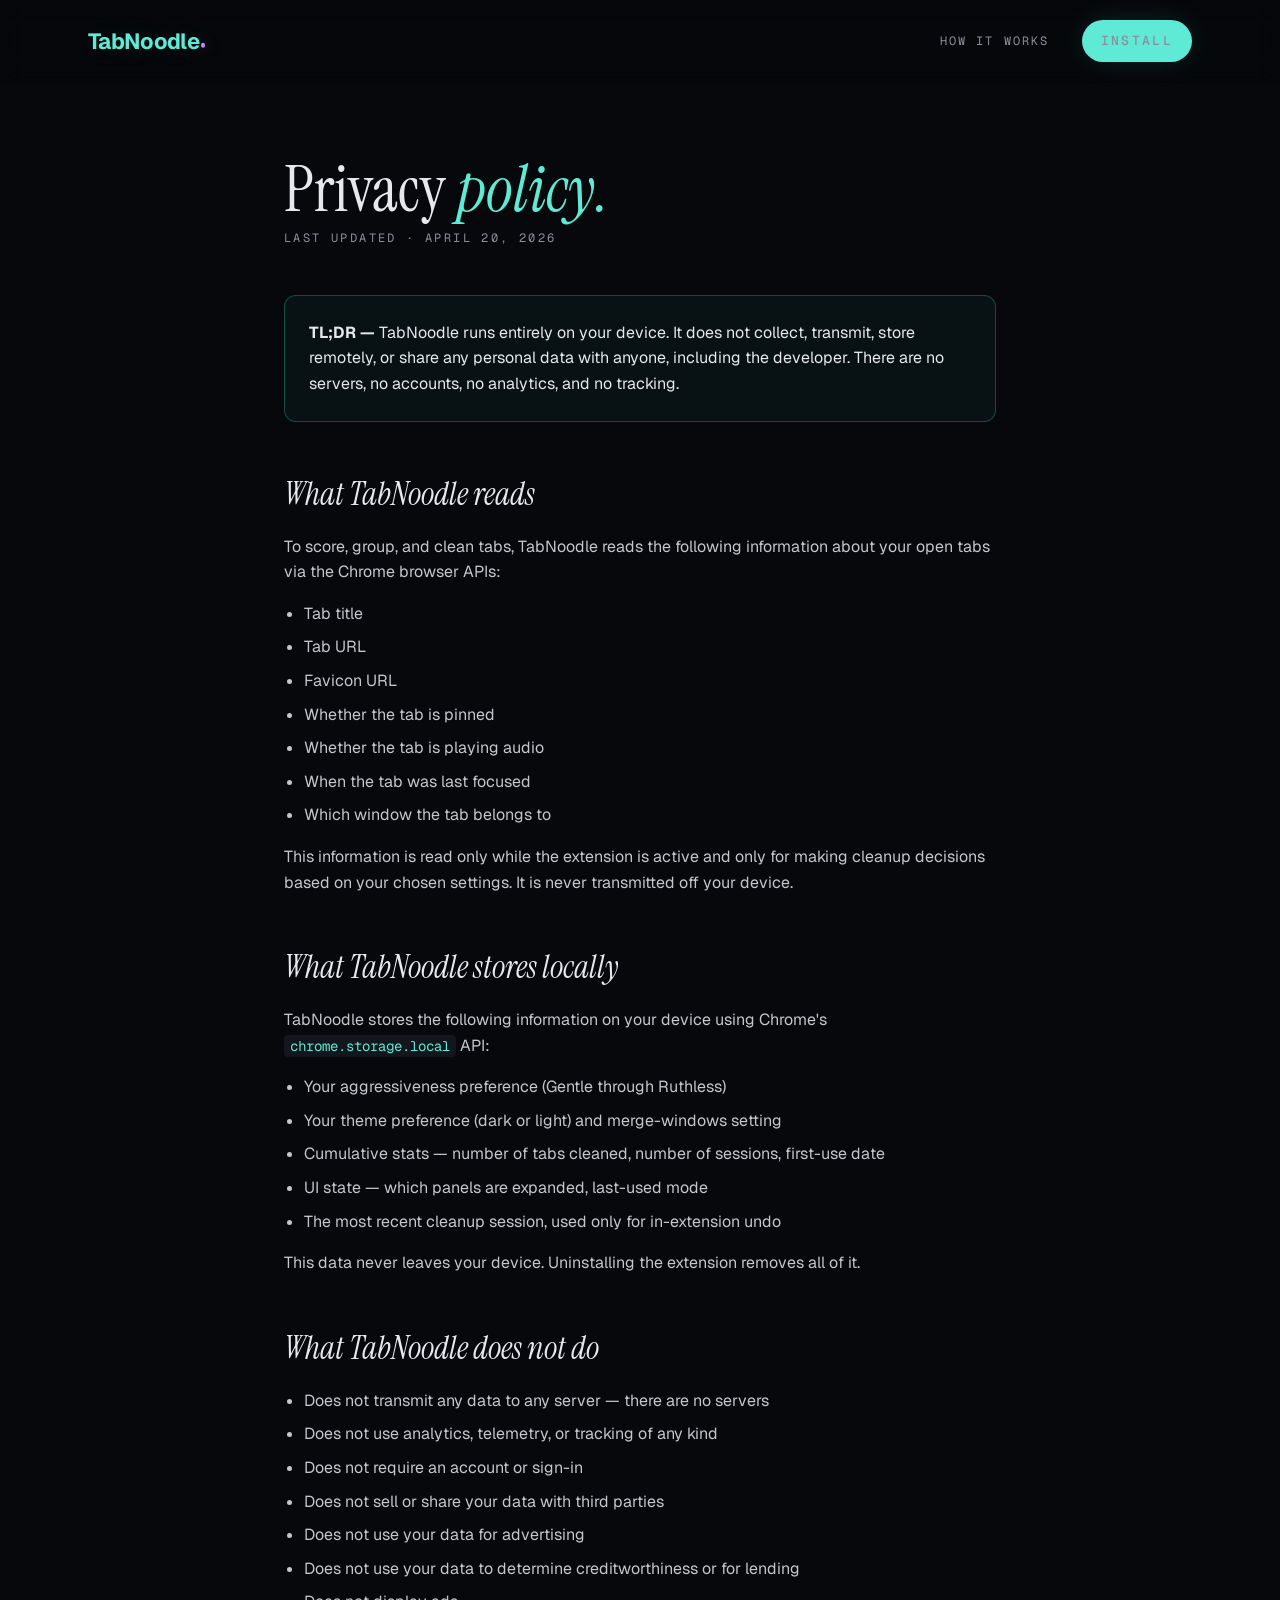
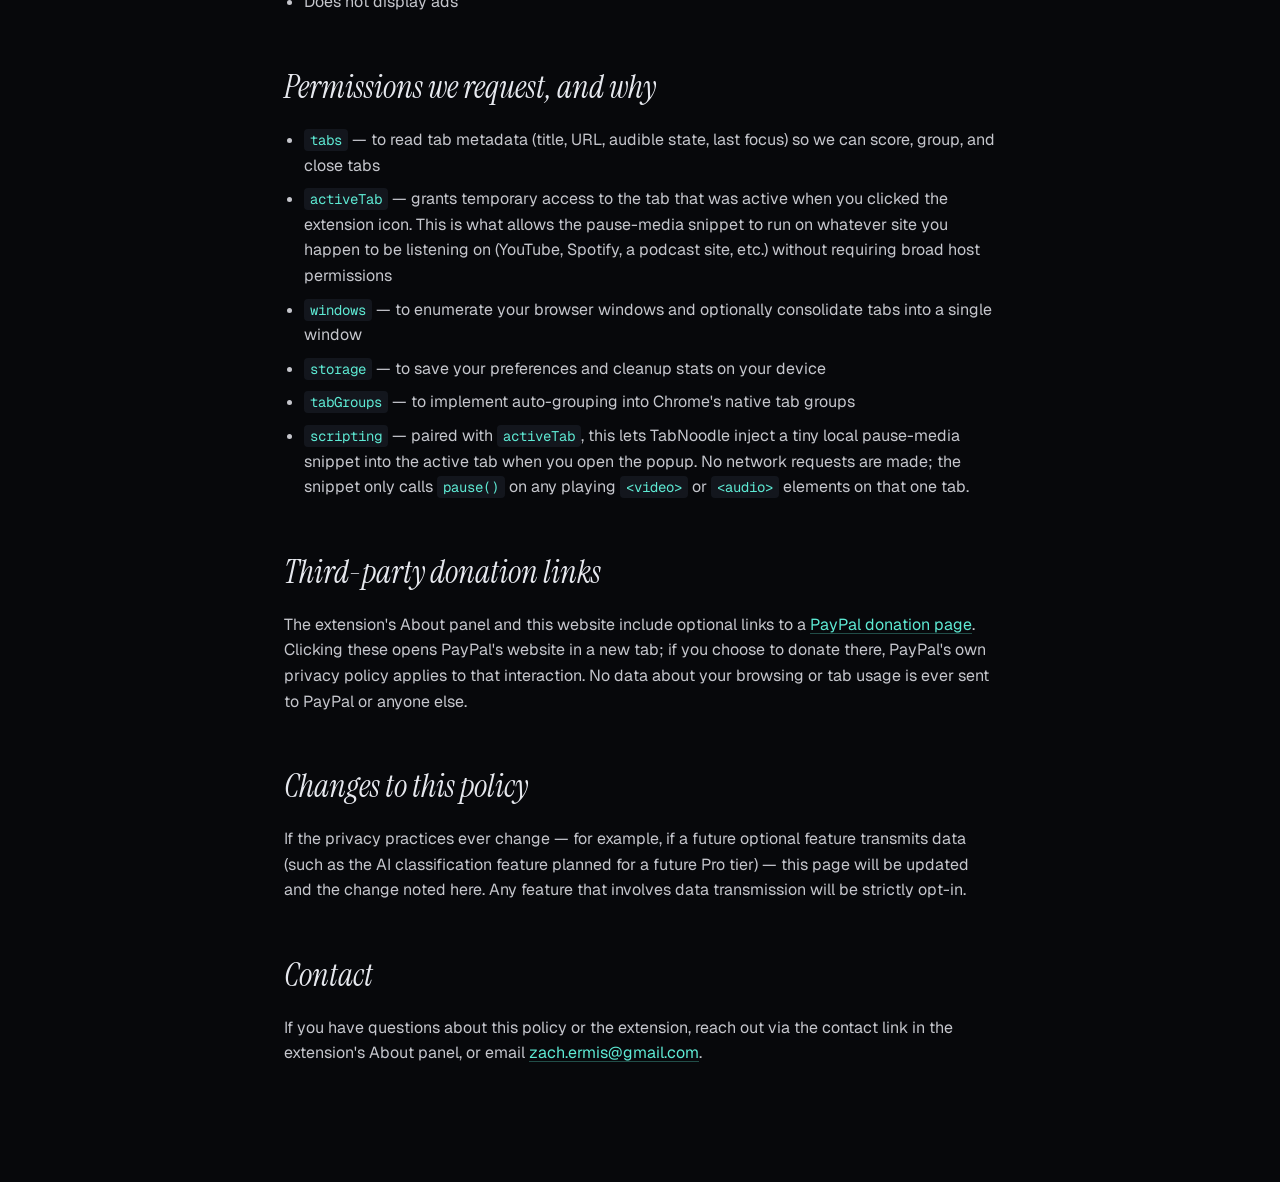
==== commit 4f577d70: "privacy: remove sessions permission entry (dropped in v0.2.2)" ====
--- a/privacy.html
+++ b/privacy.html
@@ -82,7 +82,6 @@
     <li><code>activeTab</code> — grants temporary access to the tab that was active when you clicked the extension icon. This is what allows the pause-media snippet to run on whatever site you happen to be listening on (YouTube, Spotify, a podcast site, etc.) without requiring broad host permissions</li>
     <li><code>windows</code> — to enumerate your browser windows and optionally consolidate tabs into a single window</li>
     <li><code>storage</code> — to save your preferences and cleanup stats on your device</li>
-    <li><code>sessions</code> — to support the "restore recently closed tabs" fallback in the undo feature</li>
     <li><code>tabGroups</code> — to implement auto-grouping into Chrome's native tab groups</li>
     <li><code>scripting</code> — paired with <code>activeTab</code>, this lets TabNoodle inject a tiny local pause-media snippet into the active tab when you open the popup. No network requests are made; the snippet only calls <code>pause()</code> on any playing <code>&lt;video&gt;</code> or <code>&lt;audio&gt;</code> elements on that one tab.</li>
   </ul>
